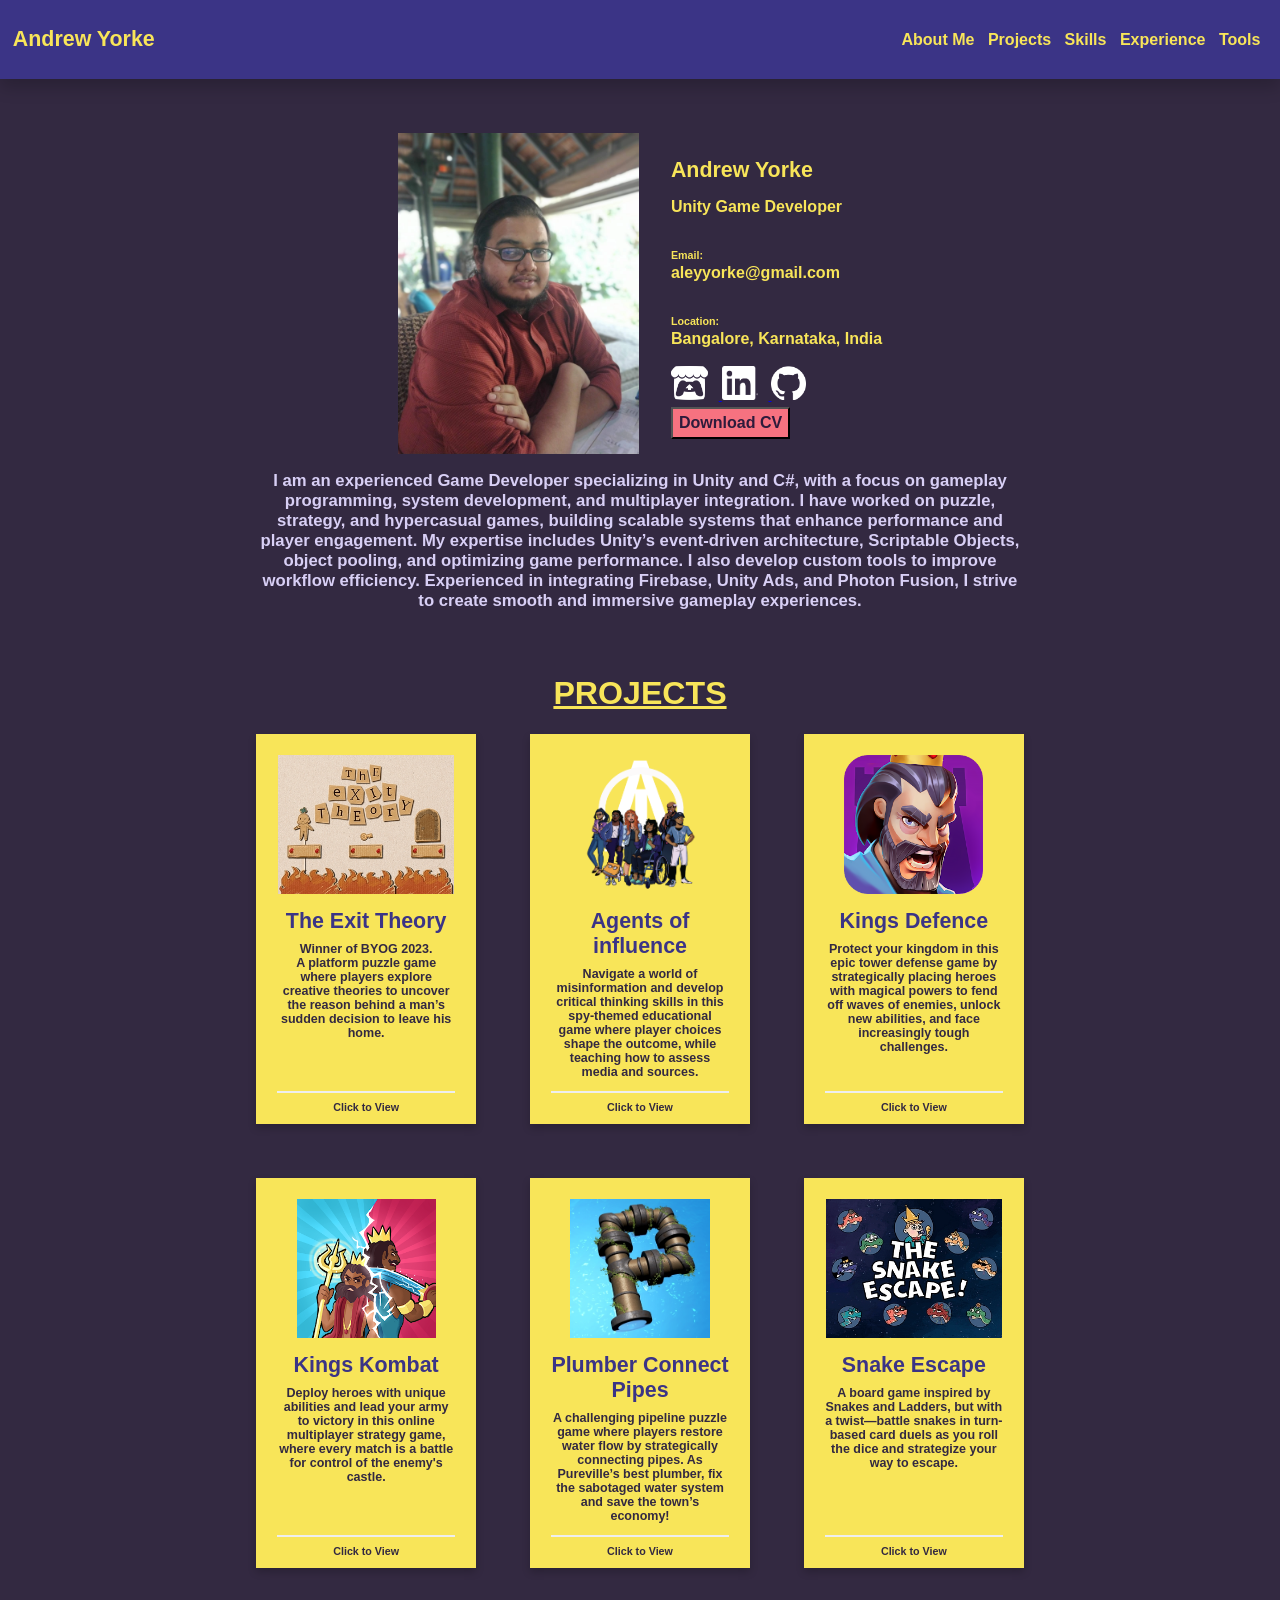
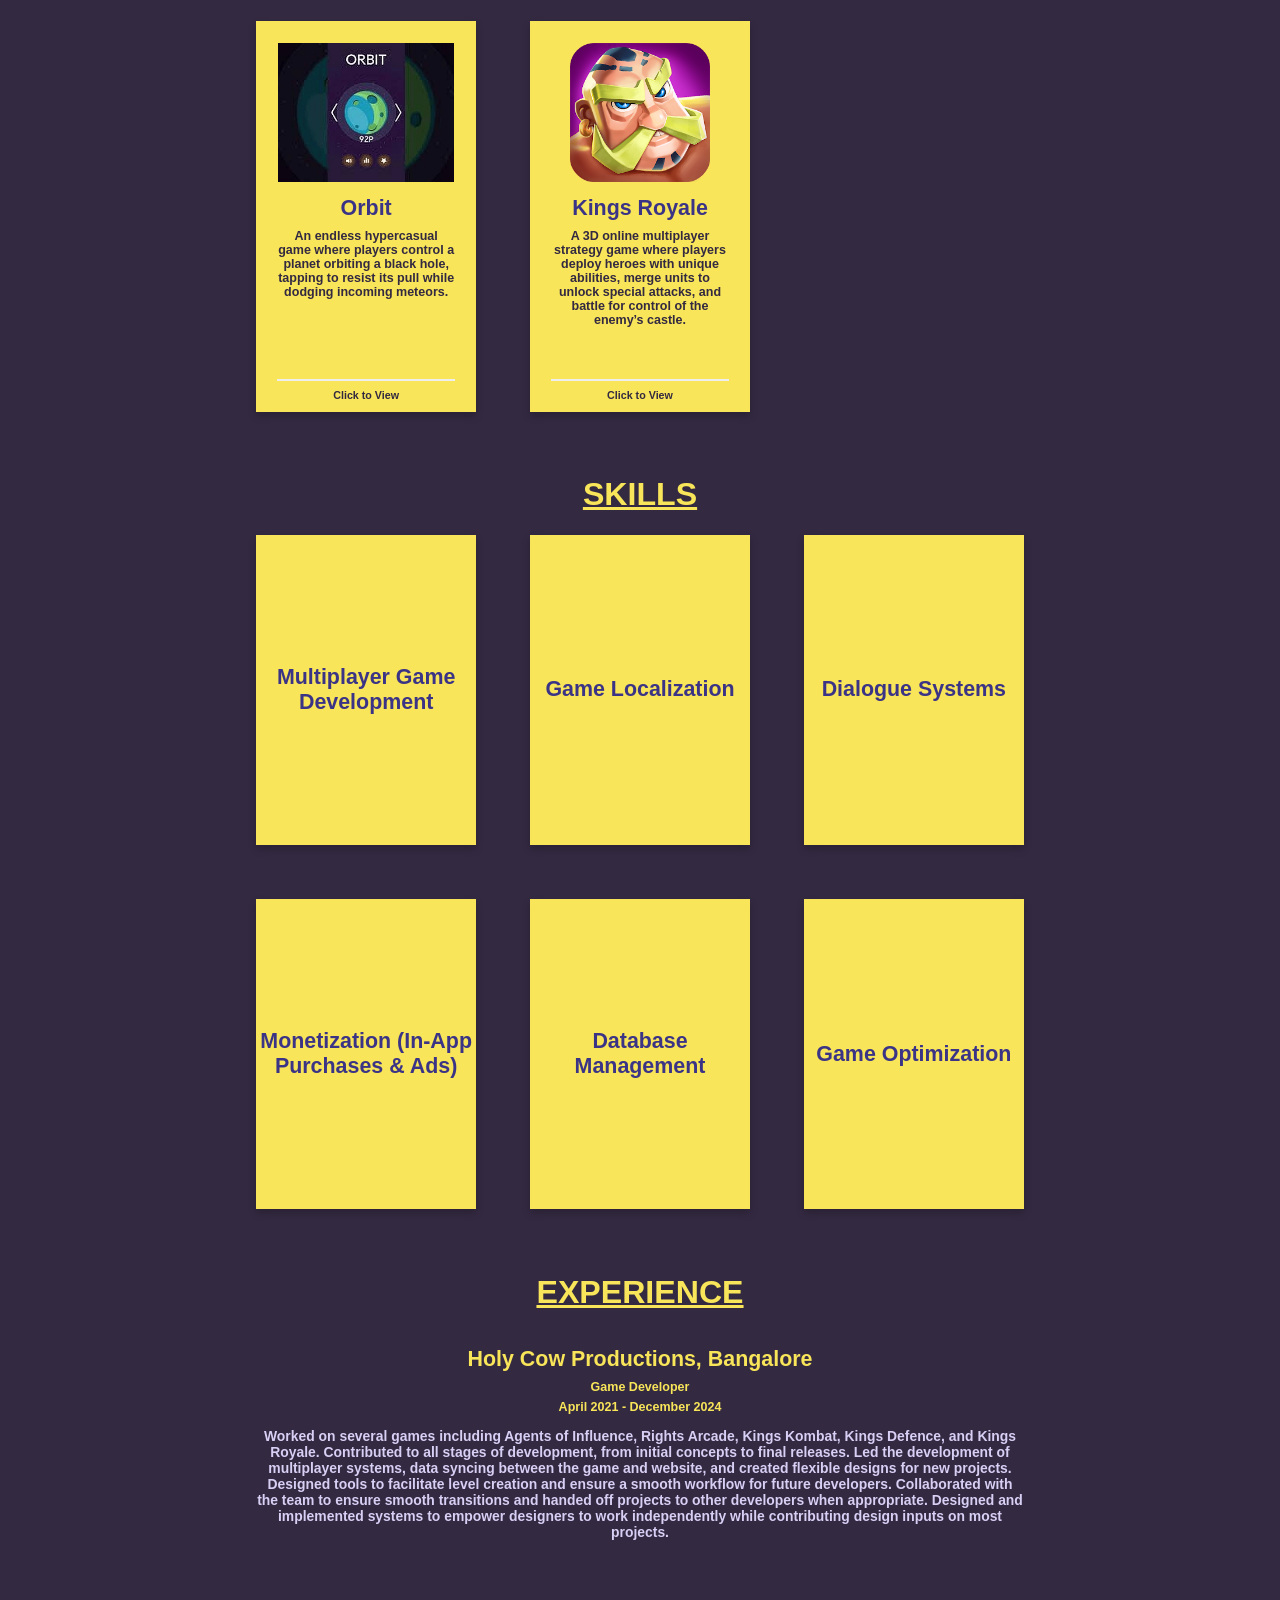
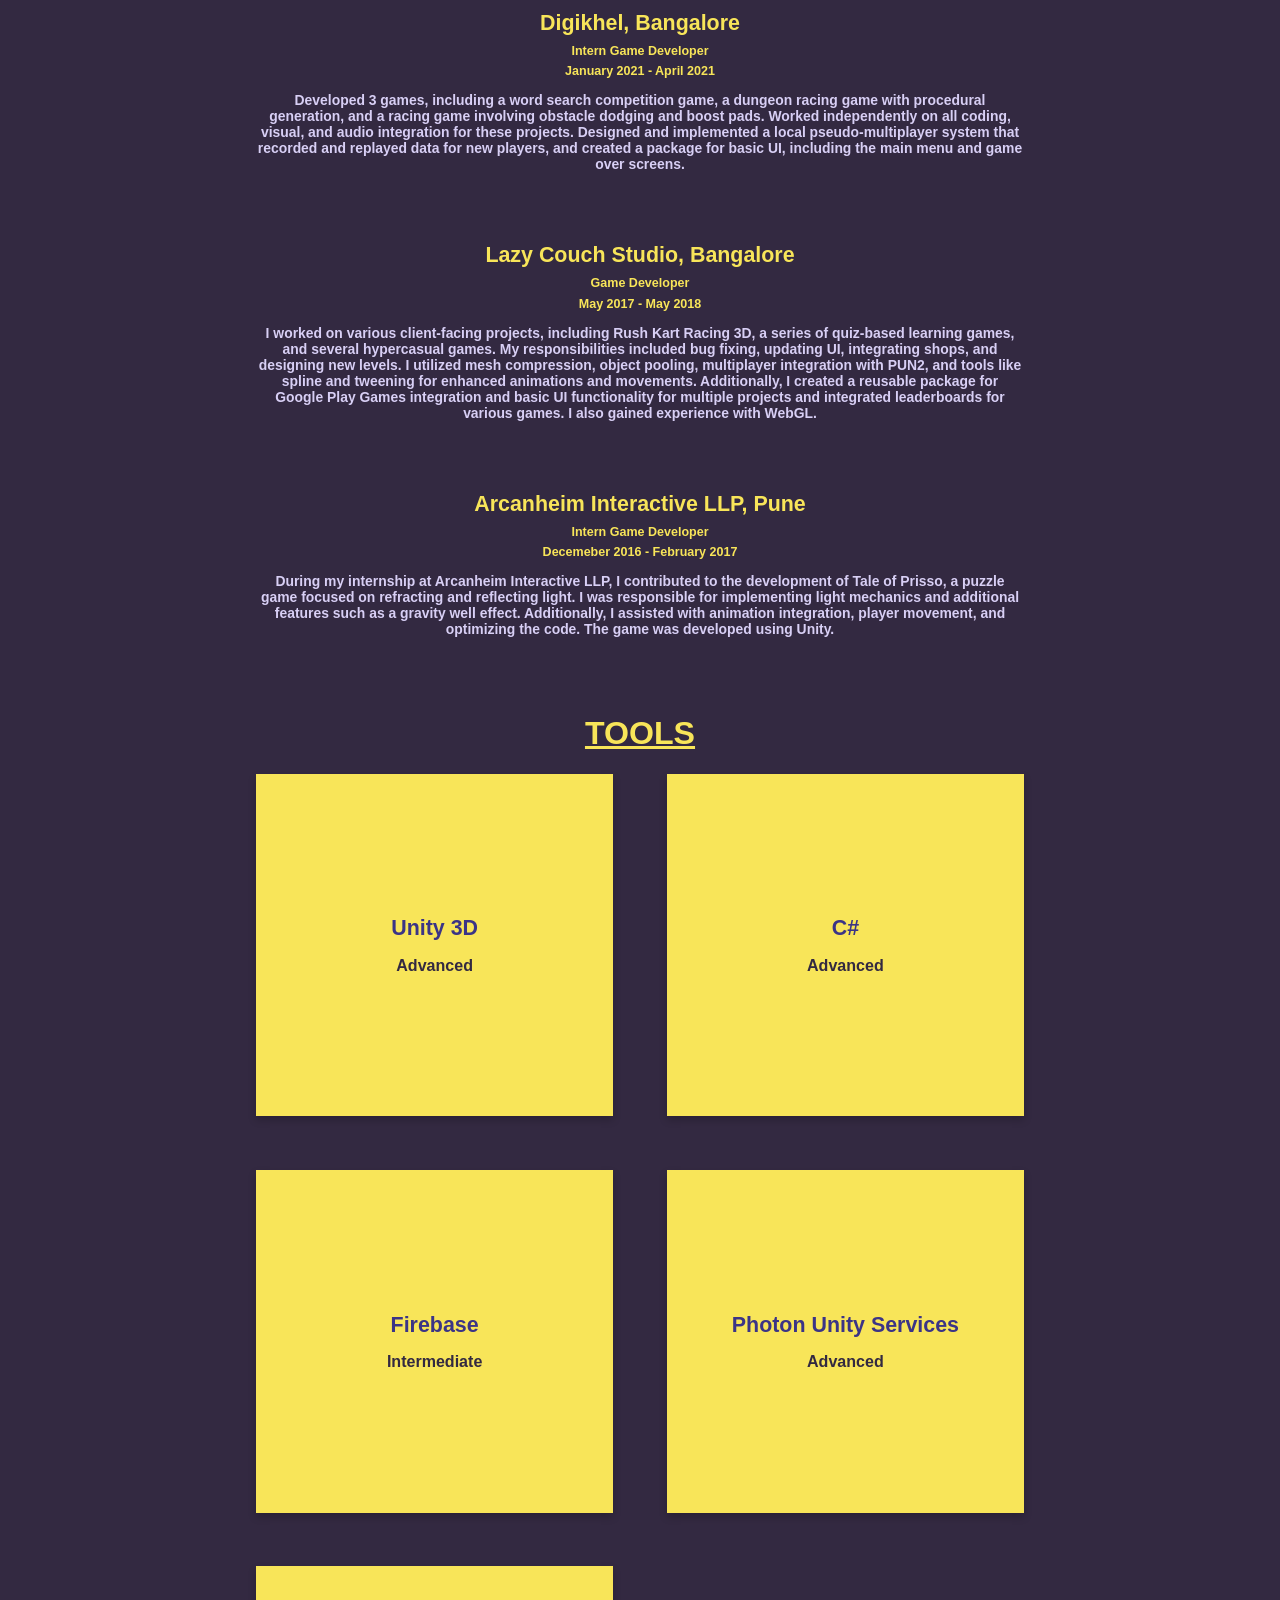
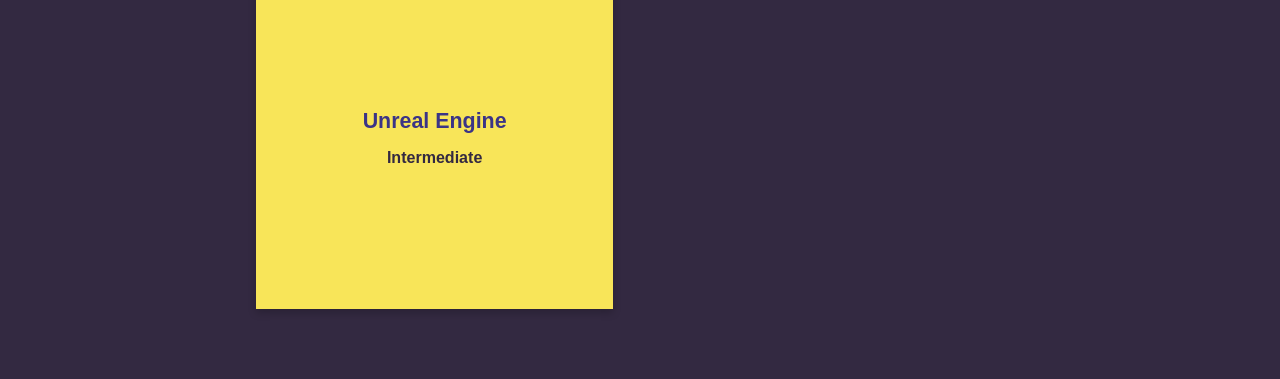
==== public/index.html @ c1d834b3 "Full website" ====
<!DOCTYPE html>
<html lang="en">

<head>
  <meta charset="UTF-8" />
  <meta name="viewport" content="width=device-width, initial-scale=1.0" />
  <meta name="color-scheme" content="light only">
  <title>Andrew Yorke | Home</title>
  <link rel="stylesheet" href="main.css" />
  <link rel="icon" href="images/pageLogo.webp" type="image/webp">
  <meta property="og:title" content="Andrew Yorke" />
  <meta property="og:description"
    content="Experienced Unity Game Developer specializing in C#, multiplayer systems, and optimized gameplay. Crafting smooth and immersive experiences." />
  <meta property="og:image" content="/images/OG_Collage.webp" />
</head>

<body>
  <div class="topBar">
    <a onclick="scrollToTop()">
      <h1>Andrew Yorke</h1>
    </a>
    <div class="hyperlinks">
      <a onclick="scrollToTop()">
        <h2>About Me</h2>
      </a>
      <a onclick="scrollToPoint('projectsHolder', 250)">
        <h2>Projects</H2>
      </a>
      <a onclick="scrollToPoint('skillsHolder', 250)"></aonclick>
        <h2>Skills</h2>
      </a>
      <a onclick="scrollToPoint('experienceHolder', 250)">
        <h2>Experience</h2>
      </a>
      <a onclick="scrollToPoint('toolsHolder', 250)"></aonclick>
        <h2>Tools</h2>
      </a>
    </div>
  </div>
  <div id="aboutMe">
    <img alt="profilePic" id="profilePic" src="images/profile_pic.webp">
    <div id="aboutMeDetails">
      <div>
        <h1>Andrew Yorke</h1>
        <h2>Unity Game Developer </h2>
      </div>
      <div>
        <h4>Email:</h4>
        <h2>aleyyorke@gmail.com </h2>
      </div>
      <div>
        <h4>Location:</h4>
        <h2>Bangalore, Karnataka, India </h2>
      </div>
      <div id="socialButtons">
        <a href="https://itch.io/profile/alexander9727">
          <img alt="itch.io logo" src="images/itchio-textless-black.webp" class="socialButton" id="itchLogo">
        </a>
        <a href="https://www.linkedin.com/in/andrew-yorke-561520135/">
          <img alt="linkedin.com logo" src="images/InBug-White.webp" class="socialButton">
        </a>
        <a href="https://github.com/alexander9727">
          <img alt="github.com logo" src="images/github-mark-white.webp" class="socialButton">
        </a>
      </div>
      <div>
        <button class="projectButton highlightButton" onclick="openInNewTab('Andrew_Yorke_Resume_01.pdf')">
          Download CV
        </button>
      </div>
    </div>
  </div>
  <div id="aboutMeParagraph">
    <p>I am an experienced Game Developer specializing in Unity and C#, with a focus on gameplay programming, system
      development,
      and
      multiplayer integration. I have worked on puzzle, strategy, and hypercasual games, building scalable systems that
      enhance performance and player engagement. My expertise includes Unity’s event-driven architecture, Scriptable
      Objects,
      object pooling, and optimizing game performance. I also develop custom tools to improve workflow efficiency.
      Experienced
      in integrating Firebase, Unity Ads, and Photon Fusion, I strive to create smooth and immersive gameplay
      experiences.</p>
  </div>
  <h1 class="centerTitle">Projects</h1>
  <div id="projectsHolder" class="cardGrid">
  </div>
  <h1 class="centerTitle">Skills</h1>
  <div id="skillsHolder" class="cardGrid">
    <template id="skillsTemplate">
      <div class="card relativePosition">
        <div>
          <p>
            Experienced in implementing real-time multiplayer features, including network synchronization, matchmaking,
            and lobby systems using Photon Fusion and PUN2. Demonstrated ability to design and develop multiplayer
            gameplay experiences, ensuring smooth functionality across different devices and network conditions.
          </p>
        </div>
        <div class="hoverDisolve">
          <h1>Multiplayer Game Development</h1>
        </div>
      </div>
    </template>
  </div>
  <h1 class="centerTitle">Experience</h1>
  <div id="experienceHolder">
  </div>
  <h1 class="centerTitle">Tools</h1>
  <div id="toolsHolder" class="cardGrid bigWidth">
    <template id="toolsTemplate">
      <div class="card relativePosition">
        <div>
          <p>
            Experienced in implementing real-time multiplayer features, including network synchronization, matchmaking,
            and lobby systems using Photon Fusion and PUN2. Demonstrated ability to design and develop multiplayer
            gameplay experiences, ensuring smooth functionality across different devices and network conditions.
          </p>
        </div>
        <div class="hoverDisolve">
          <h1>Multiplayer Game Development</h1>
          <h2>Advanced</h2>
        </div>
      </div>
    </template>
  </div>
  <div class="footer"></div>
  <script src="app.js"></script>
  <noscript>You need JavaScript to view this page</noscript>
</body>

</html>












<!-- Experimental top bar
<div class="topBar">
  <div class="hyperlinks">
    <a>
      <h2>Projects</H2>
    </a>
    <a>
      <h2>Experience</h2>
    </a>
    <a>
      <h1>Andrew Yorke</h1>
    </a>
    <a>
      <h2>Skills</h2>
    </a>
    <a>
      <h2>Education</h2>
    </a>
  </div>
</div> -->
---- public/main.css ----
:root {
  --backgroundColour: #332941;
  --secondaryBGColour: #3b3486;
  --defaultTextColour: #d8cff5;
  --highlightTextColour: #f8e559;
  --buttonColour: #f67280;
  --buttonFGColour: #2e1b3b;
}

html {
  scroll-behavior: smooth;
  font-size: clamp(8px, calc(16 * (100vw / 1912)), 32px);
}

body {
  font-family: "Franklin Gothic Medium", "Arial Narrow", Arial, sans-serif;
  color: var(--defaultTextColour);
  background: var(--backgroundColour);
  padding: 0%;
  margin: 0%;
}

.topBar {
  position: sticky;
  top: 0;
  right: 0;
  left: 0;
  /* width: 100%; */
  bottom: auto;
  background: var(--secondaryBGColour);
  display: flex;
  margin: 0%;
  padding: 1%;
  color: var(--highlightTextColour);
  box-shadow: 0 8px 16px 0 rgba(0, 0, 0, 0.2);
  z-index: 100;
}

.hyperlinks {
  flex-grow: 1;
  display: flex;
  justify-content: flex-end;
  /* justify-content: space-around; */
  align-items: center;
  text-align: center;
  /* background: red; */
}

.hyperlinks > * {
  margin-inline: 0.625em;
  /* background: green; */
  /* width: 100%; */
}

.hyperlinks > *:hover {
  color: var(--highlightTextColour);
}

a:hover {
  cursor: pointer;
}

#profilePic {
  height: 30em;
  margin-right: 3em;
}

#aboutMe {
  margin-top: 5em;
  display: flex;
  align-content: center;
  justify-content: center;
  color: var(--highlightTextColour);
}

h4 {
  margin-bottom: -1em;
}

#aboutMeDetails {
  display: grid;
  grid-template-columns: auto;
  grid-template-rows: repeat(auto-fill, 1fr);
  gap: auto;
  padding-block: 1em;
}

#aboutMeParagraph {
  margin: 0% 5%;
  font-size: 1.2em;
  text-align: center;
}

.cardGrid {
  display: grid;
  /* background: red; */
  grid-template-columns: repeat(auto-fill, minmax(20em, 1fr));
  grid-auto-rows: 1fr;
  padding-inline: 20%;
  gap: 5em;
  align-content: center;
}

#experienceHolder {
  margin-block: -2em;
  display: block;
  justify-content: center;
  align-content: center;
  align-items: center;
  text-align: center;
  background: var(--highlightTextColour);
  /* padding-inline: 20%; */
  gap: 5em;
}

#experienceHolder > * {
  background: var(--backgroundColour);
  padding-inline: 5%;
  padding-block: 2em;
  /* margin-bottom: 0.5em; */
}

#experienceHolder > * > h1 {
  color: var(--highlightTextColour);
}

#experienceHolder > * > h3 {
  color: var(--highlightTextColour);
}

p {
  font-size: 1.3em;
  text-align: center;
  font-weight: bold;
}

.card {
  display: flex;
  flex-direction: column;
  background: var(--highlightTextColour);
  color: var(--backgroundColour);
  text-align: center;
  align-content: center;
  align-items: center;
  justify-content: center;
  box-shadow: 0 4px 8px 0 rgba(0, 0, 0, 0.2);
  /* transition: 0.3s; */
  padding: 2em 2em;
  /* background: green; */
  transition: scale 0.3s ease;
}

.card > * > h1 {
  color: var(--secondaryBGColour);
}

.card:hover {
  cursor: pointer;
  box-shadow: 0 8px 16px 0 rgba(0, 0, 0, 0.2);
  scale: 1.1;
}

.centerTitle {
  margin-top: 2em;
  justify-content: center;
  text-align: center;
  font-size: 3em;
  color: var(--highlightTextColour);
  text-decoration-line: underline;
  /* text-underline-offset: 14px; */
  text-transform: uppercase;
}

.projectThumbnail {
  /* max-width: 20em; */
  max-height: 13em;
}

h3 {
  margin-top: -0.5em;
}

li {
  font-size: 1.7em;
  margin-block: 0.5em;
  margin-right: 1em;
}

#noProject {
  display: flex;
  position: absolute;
  height: 100%;
  width: 100%;
  justify-content: center;
  align-items: center;
  font-size: 2em;
}

#mainDisplay {
  display: block;
  margin-inline: 0%;
  padding-inline: 1%;
  background: var(--secondaryBGColour);
  margin-top: 0%;
  margin-bottom: 0%;
  padding-block: 5%;
  align-items: center;
  gap: 10em;
}

@media only screen and (min-width: 800px) {
  #mainDisplay {
    margin-inline: 10%;
  }

  #aboutMeParagraph {
    margin: 0% 10%;
  }
  #experienceHolder > * {
    padding-inline: 10%;
  }
}

@media only screen and (min-width: 1000px) {
  #mainDisplay {
    margin-inline: 25%;
  }
  #aboutMeParagraph {
    margin: 0% 20%;
  }
  #experienceHolder > * {
    padding-inline: 20%;
  }
}

#title > * > h1 {
  font-size: 3em;
  color: var(--highlightTextColour);
}
#title > * > h3 {
  color: var(--highlightTextColour);
}
#title {
  display: flex;
  align-self: center;
  align-content: center;
  justify-content: center;
  gap: 3em;
}

#projectThumbnail {
  /* max-width: 20em; */
  height: 20em;
}

.section {
  display: block;
  /* background: red; */
  align-items: center;
  justify-content: center;
  margin-block: 5em;
}

.section > h1 {
  text-decoration: underline;
  color: var(--highlightTextColour);
  font-size: 3em;
  text-align: center;
  margin-bottom: 1em;
}

.section > h3 {
  font-size: 1.7em;
  margin-inline: 2em;
  text-align: center;
}

.projectButton {
  font-size: 1.5em;
  /* border-radius: 0.5em; */
  padding-block: 0.3em;
  /* padding-inline: 0.7em; */
  margin-right: 1em;
  height: 2em;
}
.highlightButton {
  background: var(--buttonColour);
  color: var(--buttonFGColour);
  font-weight: bold;
}

.highlightButton:hover {
  background: var(--highlightTextColour);
  color: var(--backgroundColour);
}

.socialButton {
  height: 3.125em;
  margin-right: 1em;
}

.footer {
  /* background: black; */
  height: 6.25px;
  margin-top: 5%;
}

.relativePosition {
  position: relative;
}

.hoverDisolve {
  position: absolute;
  top: 0%;
  left: 0%;
  right: 0%;
  bottom: 0%;
  margin: 0%;
  align-items: center;
  justify-content: center;
  align-content: center;
  text-align: center;
  background: var(--highlightTextColour);
  transition: opacity 0.3s ease;
}

.card:hover .hoverDisolve {
  opacity: 0;
}

.cardGrid.bigWidth {
  grid-template-columns: repeat(auto-fill, minmax(30em, 1fr));
}

.clickForMore {
  /* background: red; */
  width: 100%;
  margin-top: auto;
  text-align: center;
  padding-top: 8px;
  border-top: 2px solid #eee;
}

#itchLogo {
  filter: invert(100%);
}
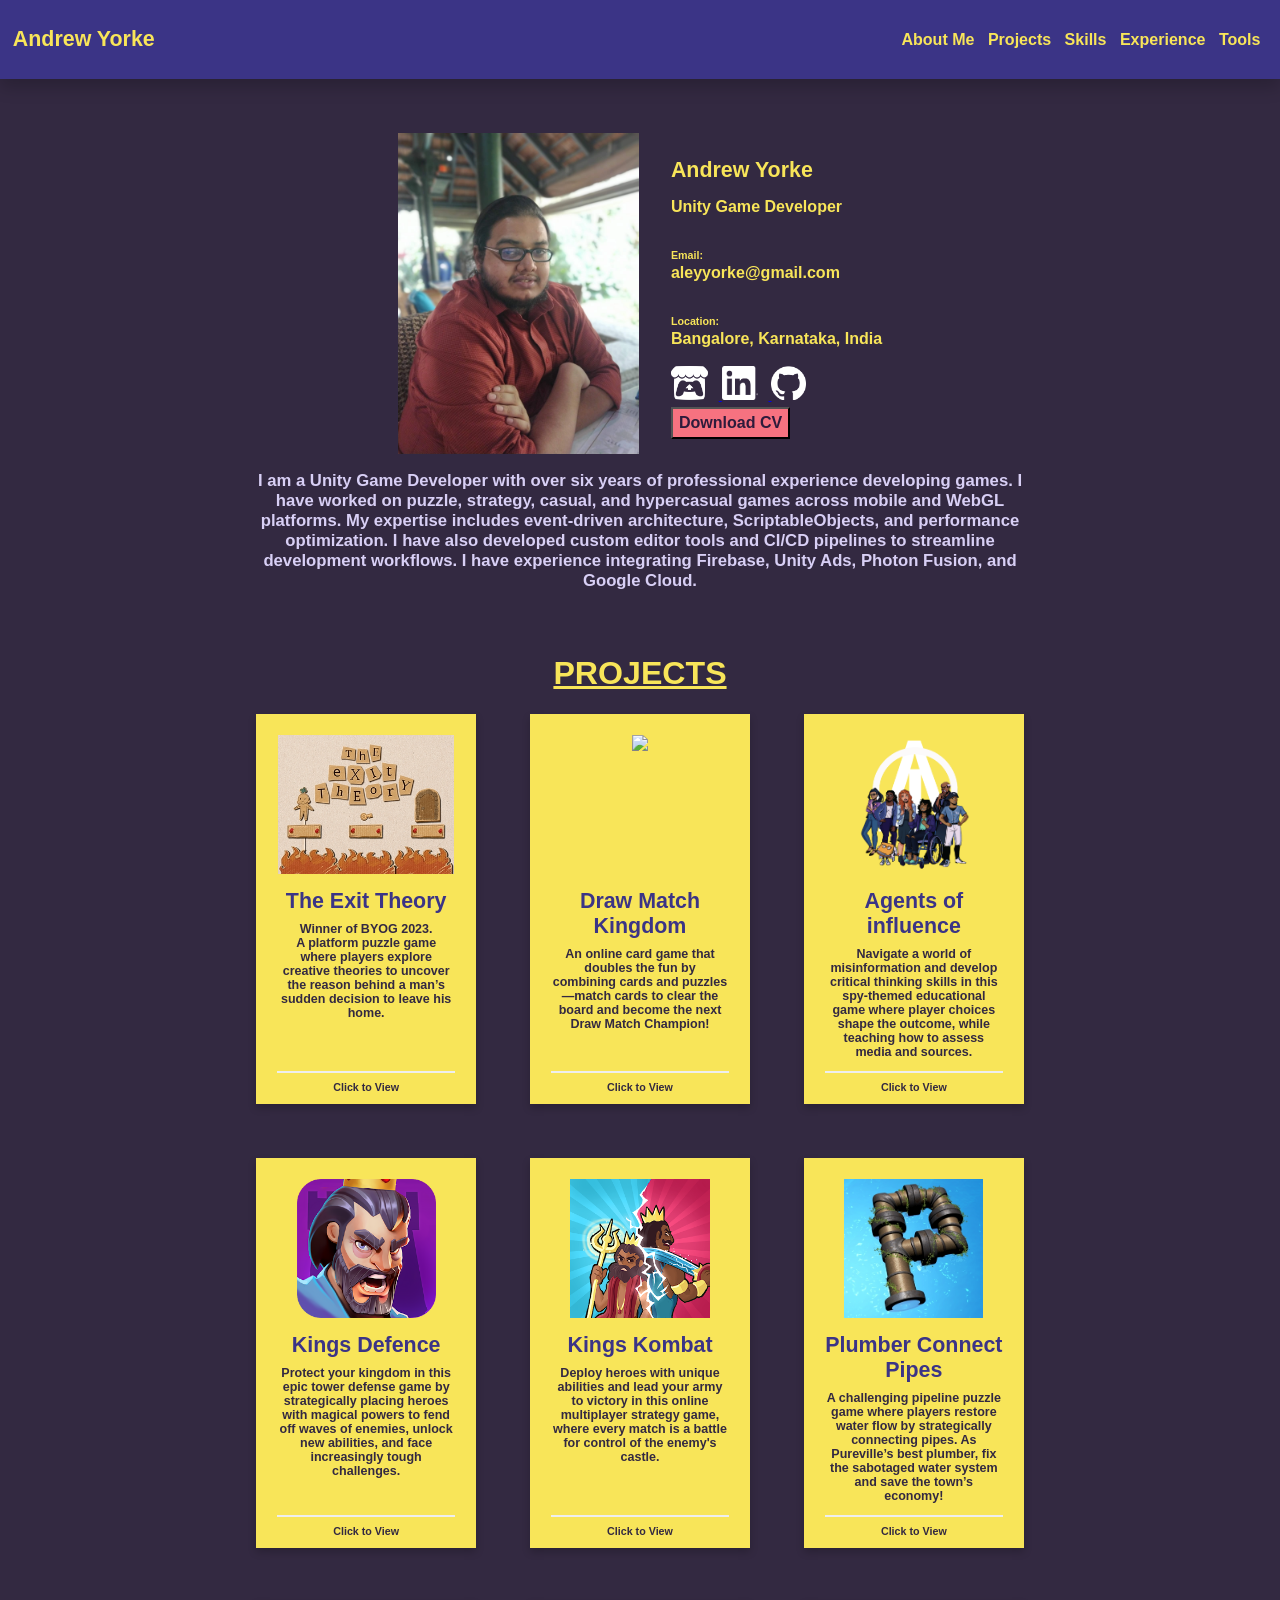
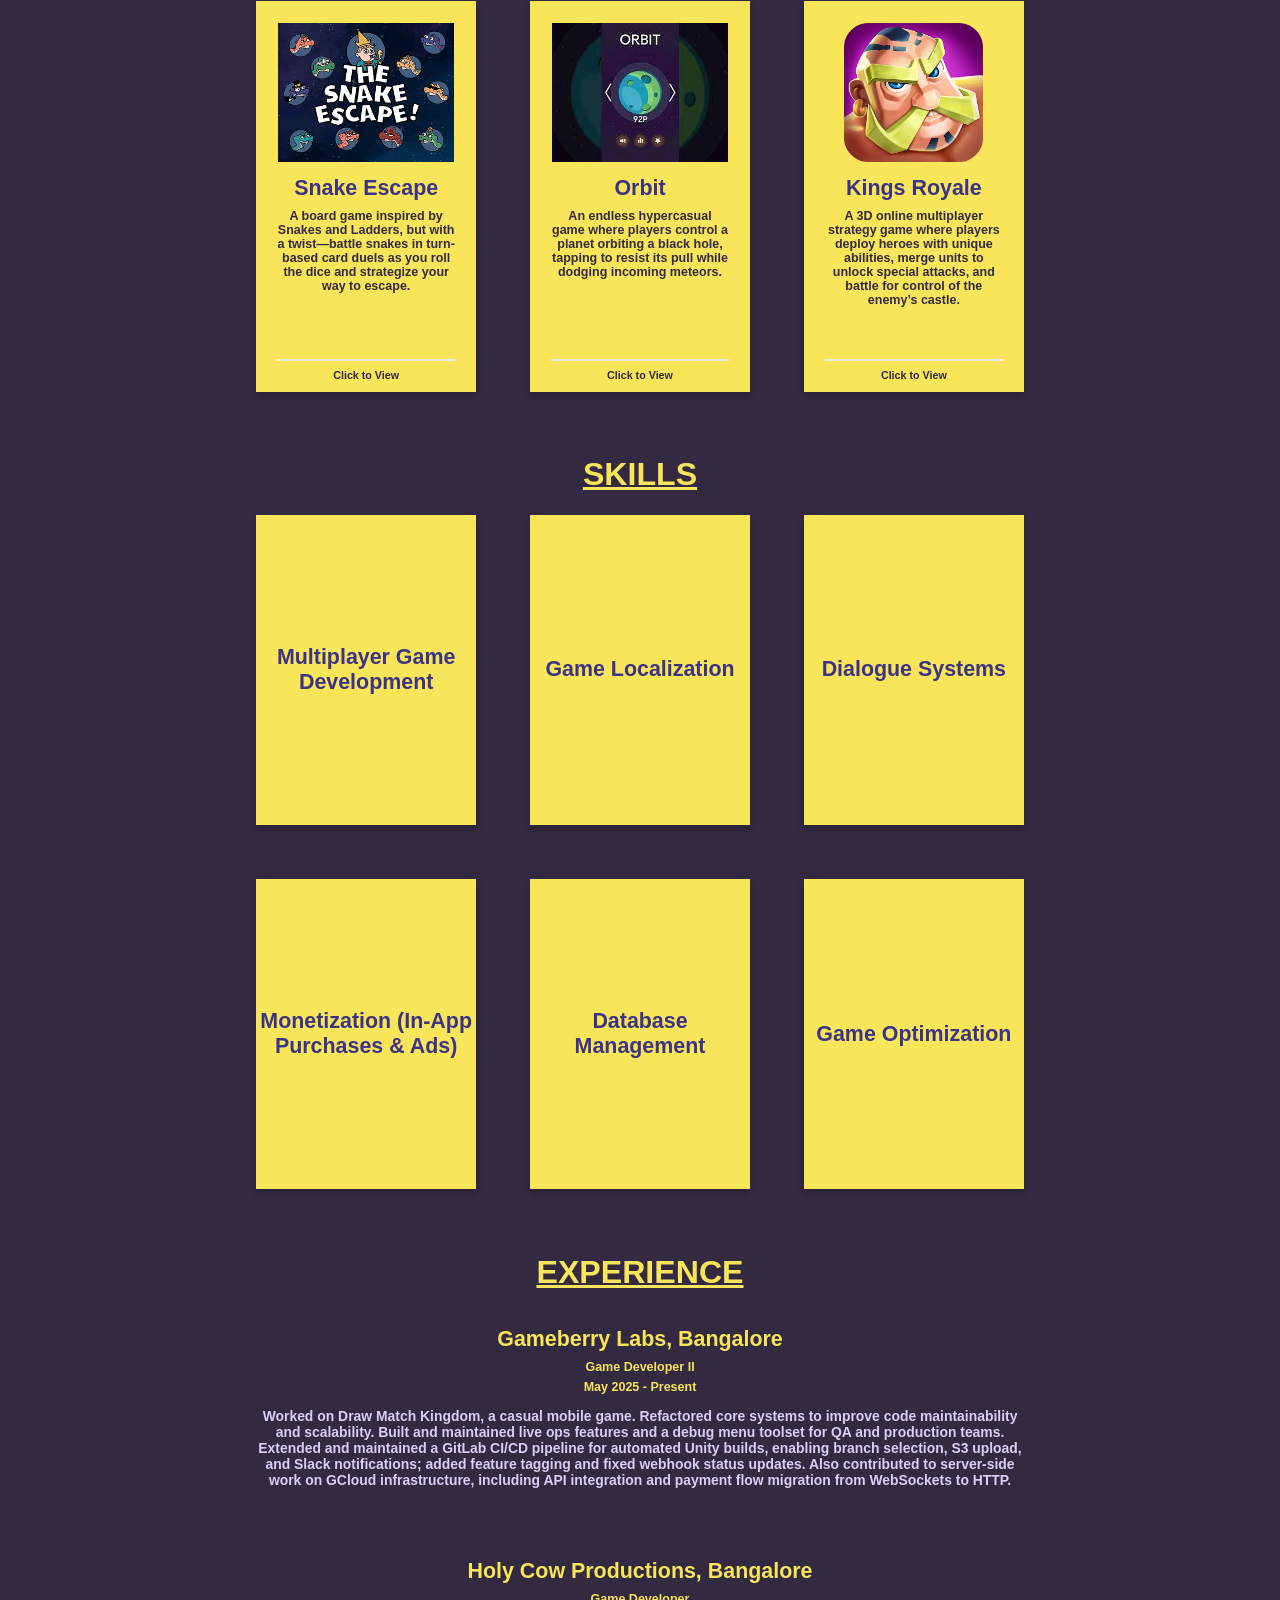
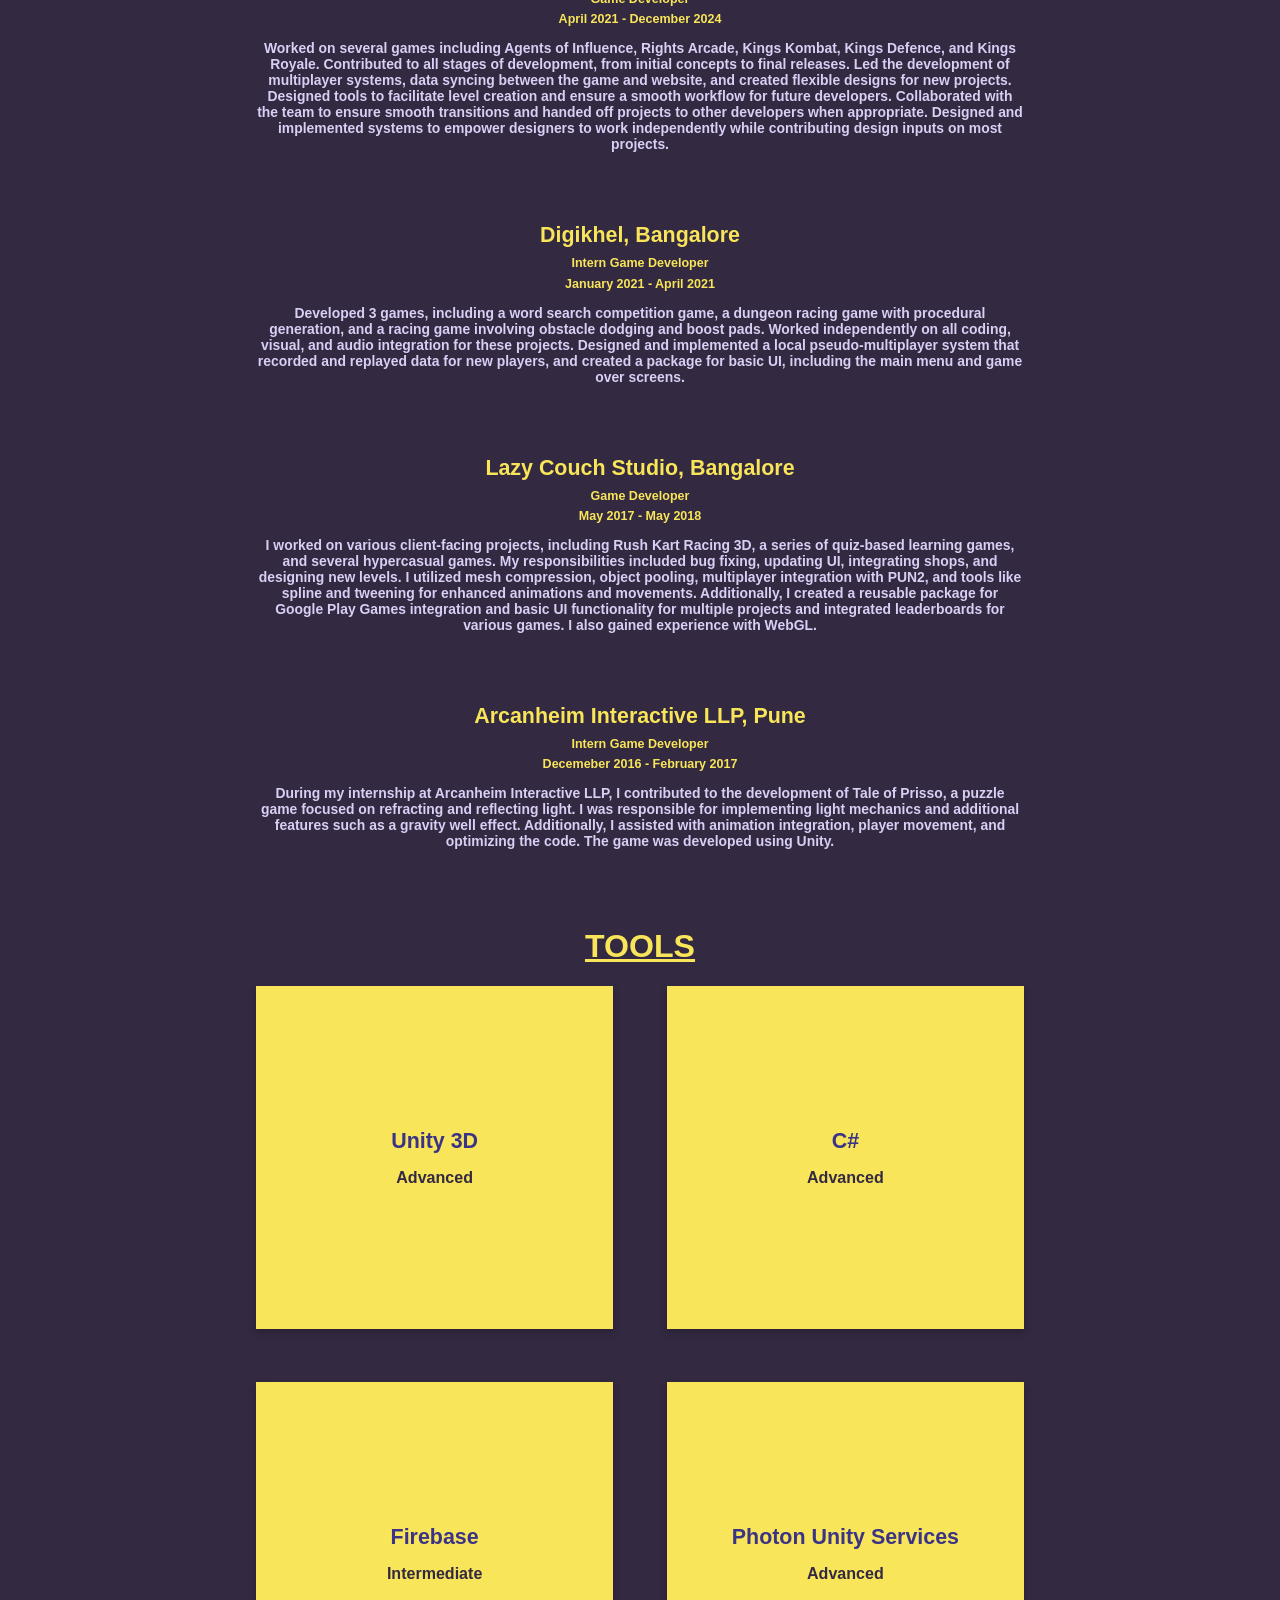
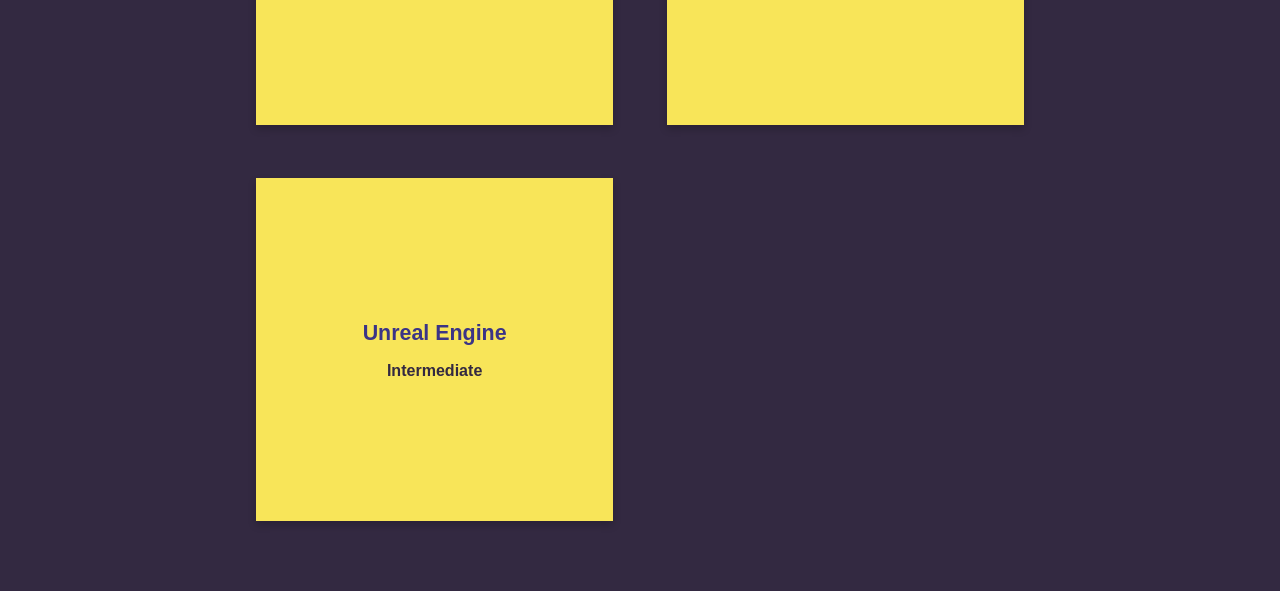
==== commit a784f9bf: "Updated resume and data" ====
--- a/public/index.html
+++ b/public/index.html
@@ -71,16 +71,12 @@
     </div>
   </div>
   <div id="aboutMeParagraph">
-    <p>I am an experienced Game Developer specializing in Unity and C#, with a focus on gameplay programming, system
-      development,
-      and
-      multiplayer integration. I have worked on puzzle, strategy, and hypercasual games, building scalable systems that
-      enhance performance and player engagement. My expertise includes Unity’s event-driven architecture, Scriptable
-      Objects,
-      object pooling, and optimizing game performance. I also develop custom tools to improve workflow efficiency.
-      Experienced
-      in integrating Firebase, Unity Ads, and Photon Fusion, I strive to create smooth and immersive gameplay
-      experiences.</p>
+    <p>I am a Unity Game Developer with over six years of professional experience developing games. I have worked on
+      puzzle, strategy, casual, and hypercasual games across mobile and WebGL platforms. My expertise includes
+      event-driven architecture, ScriptableObjects, and performance optimization. I have also developed custom editor
+      tools and CI/CD pipelines to streamline development workflows. I have experience integrating Firebase, Unity Ads,
+      Photon Fusion, and Google Cloud.
+    </p>
   </div>
   <h1 class="centerTitle">Projects</h1>
   <div id="projectsHolder" class="cardGrid">
--- a/public/main.css
+++ b/public/main.css
@@ -173,6 +173,7 @@
 
 .projectThumbnail {
   /* max-width: 20em; */
+  min-height: 13em;
   max-height: 13em;
 }
 
